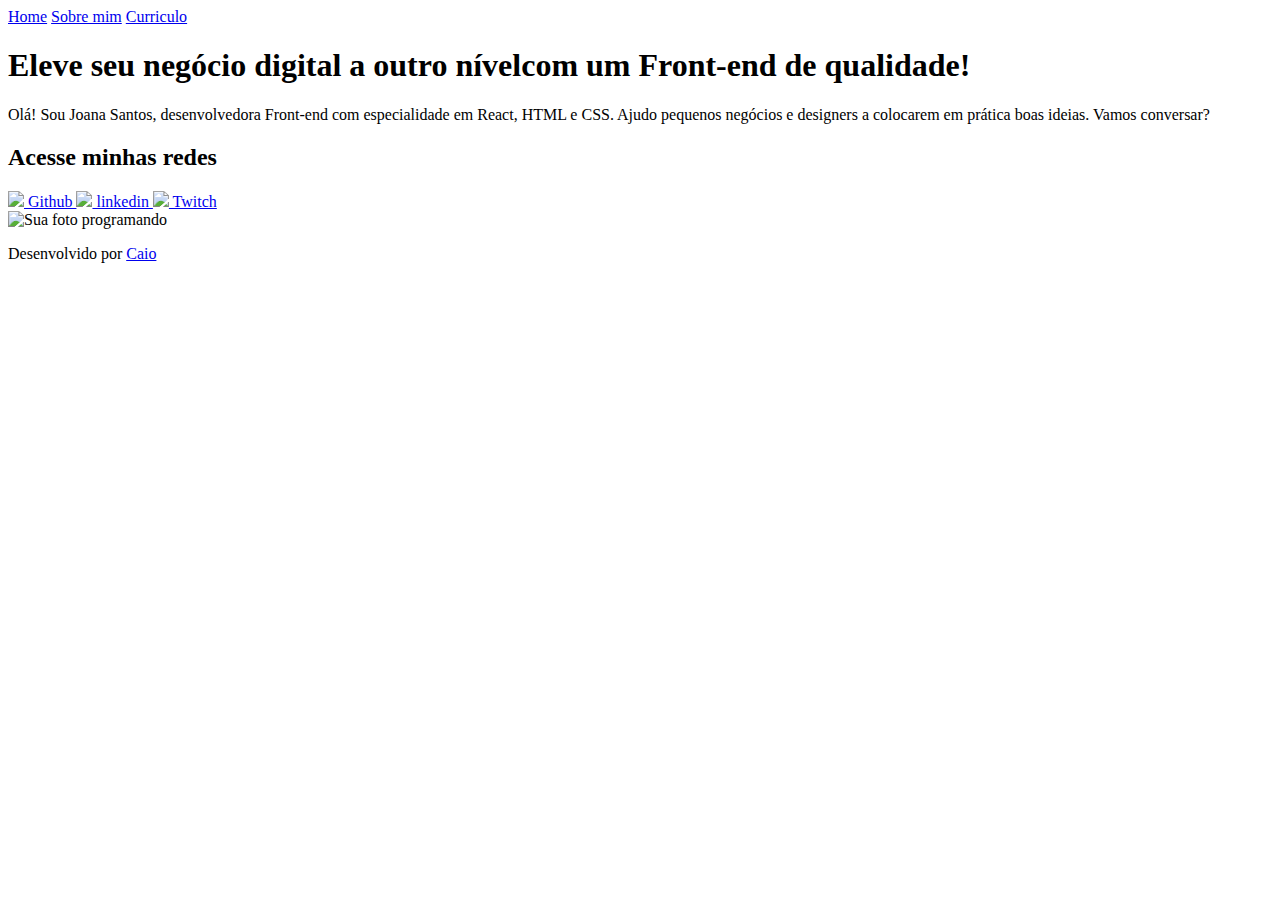
==== index.html @ f4ee1fe3 "Deixando site responsivo" ====
<!DOCTYPE html>
<html lang="pt-br">

<head>
    <meta charset="UTF-8">
    <meta http-equiv="X-UA-Compatible" content="IE=edge">
    <meta name="viewport" content="width=device-width, initial-scale=1.0">
    <title>Portifolio</title>
    <link rel="stylesheet" href="estilos/style.css">
</head>

<body>
    <header class="cabecalho">
        <nav class="cabecalho__menu">
            <a class="cabecalho__menu__link" href="index.html">Home</a>
            <a class="cabecalho__menu__link" href="SobreMim.html">Sobre mim</a>
            <a class="cabecalho__menu__link" href="curriculo.html">Curriculo</a>
        </nav>
    </header>
    <main class="apresentacao">
        <section class="apresentacao__conteudo">
            <h1 class="apresentacao__conteudo__titulo">Eleve seu negócio digital a outro nível<strong 
            class="titulo-destaque">com um Front-end de qualidade!
            </strong></h1>
            <p class="apresentacao__conteudo__texto">Olá! Sou Joana Santos, desenvolvedora
            Front-end com especialidade em React, HTML e
            CSS. Ajudo pequenos negócios e designers a
            colocarem em prática boas ideias. Vamos
            conversar?</p>
            <div class="apresentacao__links">
                <h2 class="apresentacao__links__subtitulo">Acesse minhas redes</h2>
                <a class="apresentacao__links__navegacao" href="https://github.com/Caio0con" target="_blank">
                    <img src="./assets/github.png">
                    Github
                </a>
                <a class="apresentacao__links__navegacao" href="https://www.linkedin.com/in/caio-henrique-ocon-842b59191/" target="_blank">
                    <img src="./assets/linkedin.png">
                    linkedin
                </a>
                <a class="apresentacao__links__navegacao" href="https://twitch.tv/ocon_tv" target="_blank">
                    <img src="./assets/twitch.png">
                    Twitch
                </a>
            </div>
        </section>
        <img class="apresentacao__imagem" src="./assets/imagem.png" alt="Sua foto programando">
    </main>
    <footer class="rodape">
        <p>Desenvolvido por <a href="https://www.linkedin.com/in/caio-henrique-ocon-842b59191/" target="_blank">Caio</a></p>
    </footer>
</body>

</html>
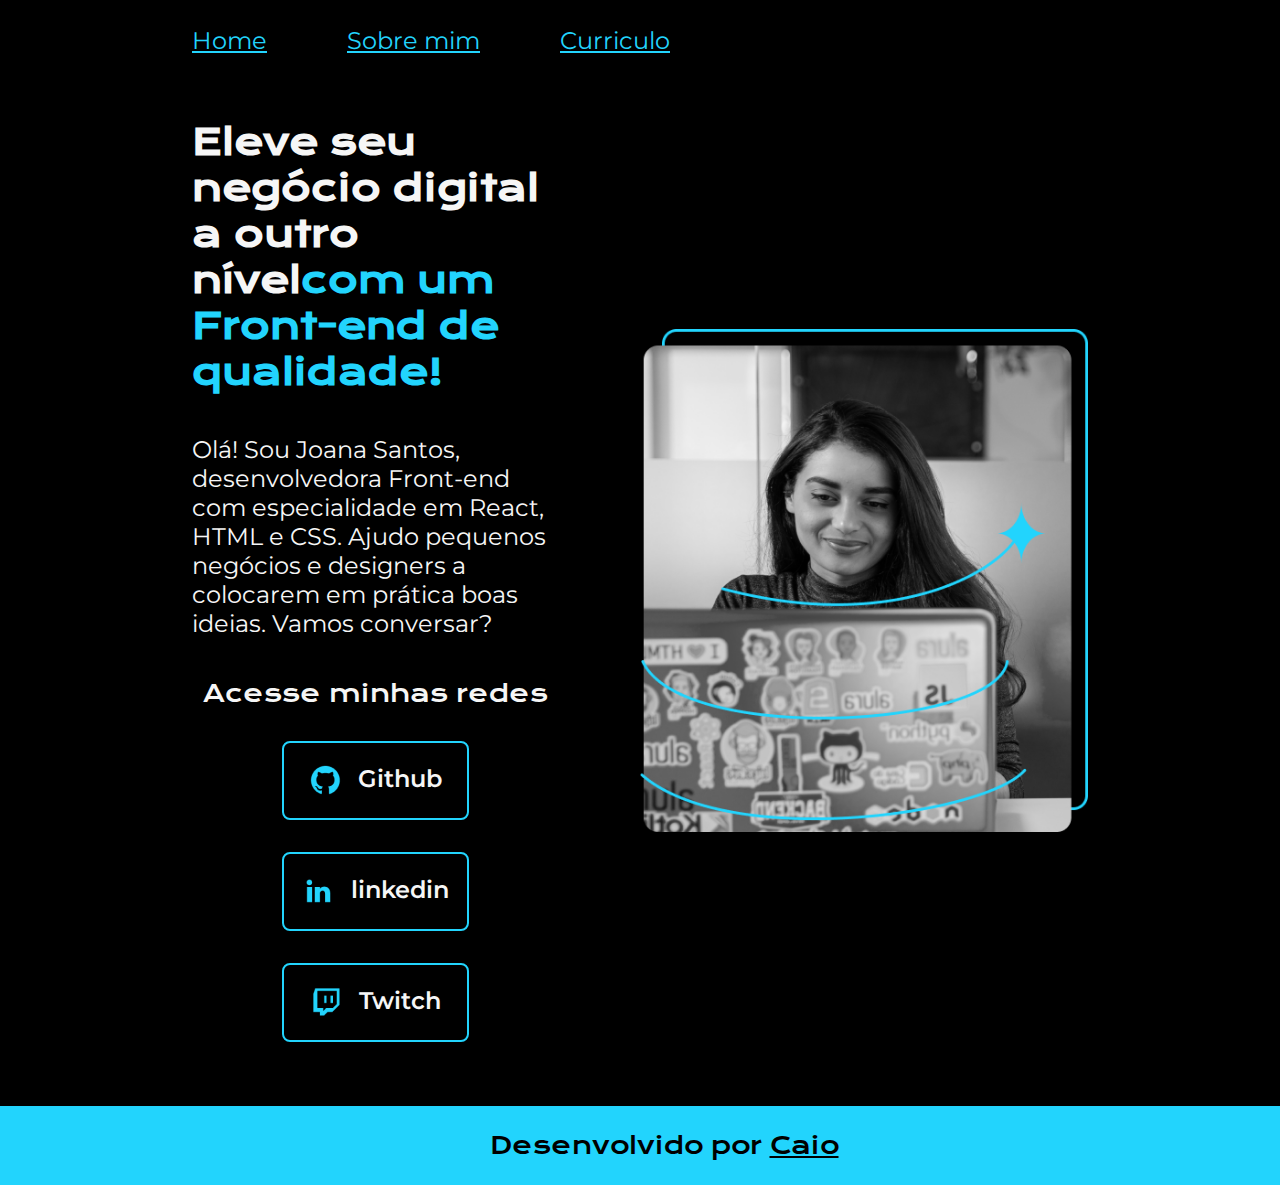
==== commit f5b7f1c5: "site responsivo finalizado" ====
--- a/index.html
+++ b/index.html
@@ -6,7 +6,7 @@
     <meta http-equiv="X-UA-Compatible" content="IE=edge">
     <meta name="viewport" content="width=device-width, initial-scale=1.0">
     <title>Portifolio</title>
-    <link rel="stylesheet" href="estilos/style.css">
+    <link rel="stylesheet" href="./estilos/style.css">
 </head>
 
 <body>
@@ -43,7 +43,7 @@
                 </a>
             </div>
         </section>
-        <img class="apresentacao__imagem" src="./assets/imagem.png" alt="Sua foto programando">
+        <img class="apresentacao__imagem" src="assets/Imagem.png" alt="Sua foto programando">
     </main>
     <footer class="rodape">
         <p>Desenvolvido por <a href="https://www.linkedin.com/in/caio-henrique-ocon-842b59191/" target="_blank">Caio</a></p>
--- a/estilos/style.css
+++ b/estilos/style.css
@@ -0,0 +1,144 @@
+@import url('https://fonts.googleapis.com/css2?family=Krona+One&family=Montserrat:wght@400;600&display=swap');
+
+:root {
+    --cor-primaria: #000000;
+    --cor-secundaria: #f6f6f6;
+    --cor-terciaria: #22D4FD;
+    --cor-hover: #272727;
+
+    --fonte-primaria: 'Krona One', sans-serif;
+    --fonte-secundaria: 'Montserrat', sans-serif;
+}
+
+
+* {
+    margin: 0;
+    padding: 0;
+
+}
+
+body {
+    box-sizing: border-box;
+    background-color: var(--cor-primaria);
+    color: var(#F6F6F6);
+}
+
+.cabecalho {
+    padding: 2% 0 0 15%;
+}
+
+.cabecalho__menu {
+    display: flex;
+    gap: 80px;
+}
+
+.cabecalho__menu__link {
+    font-family: var(--fonte-secundaria);
+    font-size: 1.5rem;
+    font-weight: 400;
+    color: var(--cor-terciaria);
+}
+
+.apresentacao {
+    padding: 5% 15%;
+    display: flex;
+    align-items: center;
+    justify-content: space-between;
+    gap: 82px;
+}
+
+.apresentacao__conteudo {
+    width: 50%;
+    display: flex;
+    flex-direction: column;
+    gap: 40px;
+}
+
+.apresentacao__conteudo__titulo {
+    color: var(--cor-secundaria);
+    font-size: 2.25rem;
+    font-family: var(--fonte-primaria);
+}
+
+.titulo-destaque {
+    color: var(--cor-terciaria);
+}
+
+
+.apresentacao__conteudo__texto {
+    color: var(--cor-secundaria);
+    font-size: 1.5rem;
+    font-family: var(--fonte-secundaria);
+}
+
+.apresentacao__conteudo__texto a{
+    text-decoration: none;
+    color: var(--cor-terciaria);
+}
+
+.apresentacao__links {
+    display: flex;
+    flex-direction: column;
+    justify-content: space-between;
+    align-items: center;
+    gap: 32px;
+}
+
+.apresentacao__links__subtitulo {
+    color: var(--cor-secundaria);
+    font-family: var(--fonte-primaria);
+    font-weight: 400;
+    font-size: 1.5rem;
+}
+
+.apresentacao__links__navegacao {
+    display: flex;
+    justify-content: center;
+    gap: 16px;
+    border: 2px solid var(--cor-terciaria);
+    width: 50%;
+    text-align: center;
+    border-radius: 8px;
+    font-size: 1.5rem;
+    font-weight: 600;
+    padding: 21.5px 0;
+    text-decoration: none;
+    color: var(--cor-secundaria);
+    font-family: var(--fonte-secundaria);
+}
+.apresentacao__links__navegacao:hover {
+    background-color: var(--cor-hover);
+}
+.apresentacao__imagem {
+    width: 50%; 
+}
+
+    .rodape {
+        padding: 24px;
+        color: var(--cor-primaria);
+        background-color: var(--cor-terciaria);
+        width: 100%;
+        text-align: center;
+        font-family: var(--fonte-primaria);
+        font-size: 1.5rem;
+        font-weight: 400;
+
+        & a {
+            color: var(--cor-primaria);
+        }
+    }
+@media (max-width: 1200px){
+    .apresentacao{
+        flex-direction: column-reverse;
+        padding: 5% ;
+    }
+    .apresentacao__conteudo{
+        width: auto;
+    }
+    .cabecalho__menu{
+        justify-content: center;
+    }
+    .cabecalho{
+        padding: 10%;
+    }
+}
